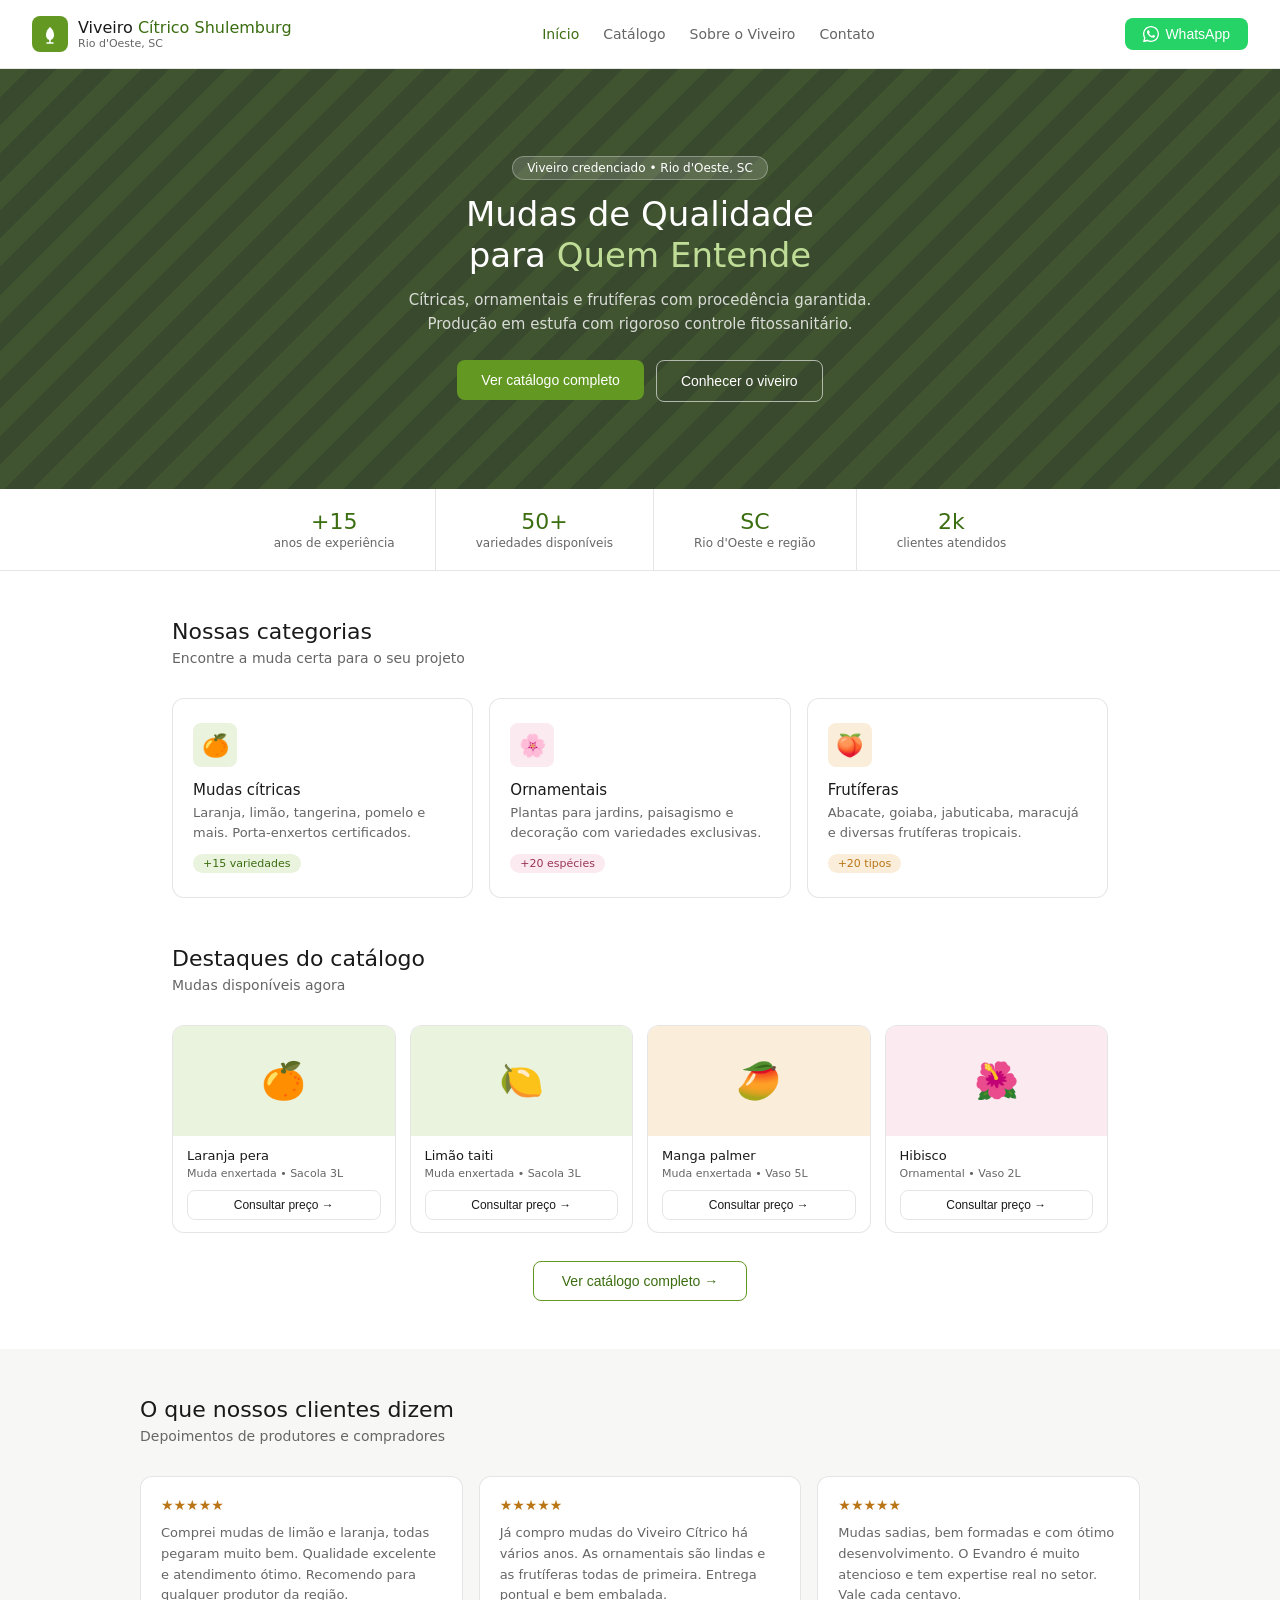
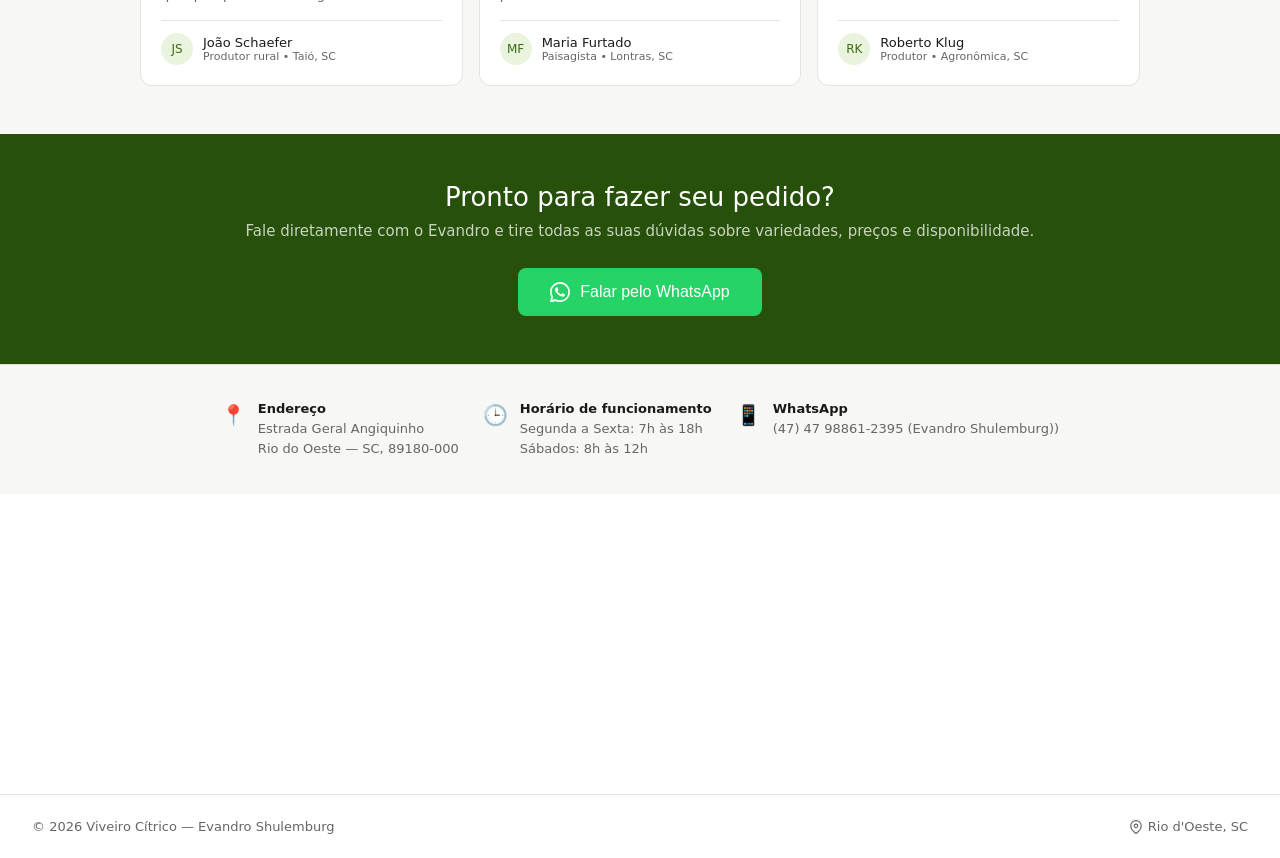
==== index.html @ db536ab5 "Add files via upload" ====
<!DOCTYPE html>
<html lang="pt-BR">
<head>
  <meta charset="UTF-8" />
  <meta name="viewport" content="width=device-width, initial-scale=1.0" />
  <title>Viveiro Cítrico Shulemburg</title>
  <meta name="description" content="Mudas cítricas, ornamentais e frutíferas de qualidade. Viveiro Cítrico, Rio d'Oeste - SC. Fale conosco pelo WhatsApp." />
  <link rel="stylesheet" href="style.css" />
</head>
<body>

  <!-- NAVBAR -->
  <nav class="nav">
    <a href="index.html" class="logo" style="text-decoration:none;">
      <div class="logo-icon">
        <svg viewBox="0 0 20 20" fill="none" xmlns="http://www.w3.org/2000/svg">
          <path d="M10 3C10 3 6 6 6 11C6 13.8 7.8 16 10 16C12.2 16 14 13.8 14 11C14 6 10 3 10 3Z" fill="white"/>
          <path d="M10 16V19M7 19H13" stroke="white" stroke-width="1.5" stroke-linecap="round"/>
        </svg>
      </div>
      <div>
        <div class="logo-name">Viveiro <span>Cítrico Shulemburg</span></div>
        <div class="logo-sub">Rio d'Oeste, SC</div>
      </div>
    </a>
    <div class="nav-links">
      <a href="index.html" class="active">Início</a>
      <a href="catalogo.html">Catálogo</a>
      <a href="viveiro.html">Sobre o Viveiro</a>
      <a href="index.html#contato">Contato</a>
    </div>
    <button class="wpp-btn">
      <svg width="16" height="16" viewBox="0 0 24 24" fill="currentColor">
        <path d="M17.472 14.382c-.297-.149-1.758-.867-2.03-.967-.273-.099-.471-.148-.67.15-.197.297-.767.966-.94 1.164-.173.199-.347.223-.644.075-.297-.15-1.255-.463-2.39-1.475-.883-.788-1.48-1.761-1.653-2.059-.173-.297-.018-.458.13-.606.134-.133.298-.347.446-.52.149-.174.198-.298.298-.497.099-.198.05-.371-.025-.52-.075-.149-.669-1.612-.916-2.207-.242-.579-.487-.5-.669-.51-.173-.008-.371-.01-.57-.01-.198 0-.52.074-.792.372-.272.297-1.04 1.016-1.04 2.479 0 1.462 1.065 2.875 1.213 3.074.149.198 2.096 3.2 5.077 4.487.709.306 1.262.489 1.694.625.712.227 1.36.195 1.871.118.571-.085 1.758-.719 2.006-1.413.248-.694.248-1.289.173-1.413-.074-.124-.272-.198-.57-.347z"/>
        <path d="M12 0C5.373 0 0 5.373 0 12c0 2.123.554 4.118 1.522 5.847L.057 23.853a.5.5 0 0 0 .609.608l6.007-1.464A11.939 11.939 0 0 0 12 24c6.627 0 12-5.373 12-12S18.627 0 12 0zm0 22a9.952 9.952 0 0 1-5.093-1.396l-.363-.215-3.769.918.936-3.669-.236-.378A9.952 9.952 0 0 1 2 12C2 6.477 6.477 2 12 2s10 4.477 10 10-4.477 10-10 10z"/>
      </svg>
      WhatsApp
    </button>
  </nav>

  <!-- HERO -->
  <section class="hero" id="hero">
    <div class="hero-bg"></div>
    <div class="hero-overlay"></div>
    <div class="hero-content">
      <div class="hero-badge">Viveiro credenciado &bull; Rio d'Oeste, SC</div>
      <h1>Mudas de Qualidade<br>para <span>Quem Entende</span></h1>
      <p>Cítricas, ornamentais e frutíferas com procedência garantida. Produção em estufa com rigoroso controle fitossanitário.</p>
      <div class="hero-actions">
        <a href="catalogo.html"><button class="btn-primary">Ver catálogo completo</button></a>
        <a href="viveiro.html"><button class="btn-outline">Conhecer o viveiro</button></a>
      </div>
    </div>
  </section>

  <!-- STATS BAR -->
  <div class="stats-bar">
    <div class="stat-item">
      <div class="stat-num">+15</div>
      <div class="stat-label">anos de experiência</div>
    </div>
    <div class="stat-item">
      <div class="stat-num">50+</div>
      <div class="stat-label">variedades disponíveis</div>
    </div>
    <div class="stat-item">
      <div class="stat-num">SC</div>
      <div class="stat-label">Rio d'Oeste e região</div>
    </div>
    <div class="stat-item">
      <div class="stat-num">2k</div>
      <div class="stat-label">clientes atendidos</div>
    </div>
  </div>

  <!-- CATEGORIAS -->
  <section class="section" id="catalogo">
    <div class="section-title">Nossas categorias</div>
    <div class="section-sub">Encontre a muda certa para o seu projeto</div>
    <div class="cat-grid">
      <a href="catalogo.html?cat=citrico" class="cat-card">
        <div class="cat-icon citrico">🍊</div>
        <div class="cat-name">Mudas cítricas</div>
        <div class="cat-desc">Laranja, limão, tangerina, pomelo e mais. Porta-enxertos certificados.</div>
        <span class="cat-tag tag-green">+15 variedades</span>
      </a>
      <a href="catalogo.html?cat=ornamental" class="cat-card">
        <div class="cat-icon ornamental">🌸</div>
        <div class="cat-name">Ornamentais</div>
        <div class="cat-desc">Plantas para jardins, paisagismo e decoração com variedades exclusivas.</div>
        <span class="cat-tag tag-pink">+20 espécies</span>
      </a>
      <a href="catalogo.html?cat=frutifera" class="cat-card">
        <div class="cat-icon frutifera">🍑</div>
        <div class="cat-name">Frutíferas</div>
        <div class="cat-desc">Abacate, goiaba, jabuticaba, maracujá e diversas frutíferas tropicais.</div>
        <span class="cat-tag tag-amber">+20 tipos</span>
      </a>
    </div>
  </section>

  <!-- PRODUTOS EM DESTAQUE -->
  <section class="section" style="padding-top: 0;">
    <div class="section-title">Destaques do catálogo</div>
    <div class="section-sub">Mudas disponíveis agora</div>
    <div class="products-grid">
      <div class="prod-card">
        <div class="prod-img" style="background: #EAF3DE;">🍊</div>
        <div class="prod-body">
          <div class="prod-name">Laranja pera</div>
          <div class="prod-detail">Muda enxertada &bull; Sacola 3L</div>
          <button class="prod-cta">Consultar preço →</button>
        </div>
      </div>
      <div class="prod-card">
        <div class="prod-img" style="background: #EAF3DE;">🍋</div>
        <div class="prod-body">
          <div class="prod-name">Limão taiti</div>
          <div class="prod-detail">Muda enxertada &bull; Sacola 3L</div>
          <button class="prod-cta">Consultar preço →</button>
        </div>
      </div>
      <div class="prod-card">
        <div class="prod-img" style="background: #FAEEDA;">🥭</div>
        <div class="prod-body">
          <div class="prod-name">Manga palmer</div>
          <div class="prod-detail">Muda enxertada &bull; Vaso 5L</div>
          <button class="prod-cta">Consultar preço →</button>
        </div>
      </div>
      <div class="prod-card">
        <div class="prod-img" style="background: #FBEAF0;">🌺</div>
        <div class="prod-body">
          <div class="prod-name">Hibisco</div>
          <div class="prod-detail">Ornamental &bull; Vaso 2L</div>
          <button class="prod-cta">Consultar preço →</button>
        </div>
      </div>
    </div>
    <div style="text-align:center; margin-top: 28px;">
      <a href="catalogo.html"><button class="btn-catalogo-link">Ver catálogo completo →</button></a>
    </div>
  </section>

  <!-- DEPOIMENTOS -->
  <div class="testimonials" id="sobre">
    <div class="test-inner">
      <div class="section-title">O que nossos clientes dizem</div>
      <div class="section-sub">Depoimentos de produtores e compradores</div>
      <div class="test-grid">
        <div class="test-card">
          <div class="test-stars">★★★★★</div>
          <div class="test-text">Comprei mudas de limão e laranja, todas pegaram muito bem. Qualidade excelente e atendimento ótimo. Recomendo para qualquer produtor da região.</div>
          <div class="test-author">
            <div class="test-avatar">JS</div>
            <div>
              <div class="test-info-name">João Schaefer</div>
              <div class="test-info-loc">Produtor rural &bull; Taió, SC</div>
            </div>
          </div>
        </div>
        <div class="test-card">
          <div class="test-stars">★★★★★</div>
          <div class="test-text">Já compro mudas do Viveiro Cítrico há vários anos. As ornamentais são lindas e as frutíferas todas de primeira. Entrega pontual e bem embalada.</div>
          <div class="test-author">
            <div class="test-avatar">MF</div>
            <div>
              <div class="test-info-name">Maria Furtado</div>
              <div class="test-info-loc">Paisagista &bull; Lontras, SC</div>
            </div>
          </div>
        </div>
        <div class="test-card">
          <div class="test-stars">★★★★★</div>
          <div class="test-text">Mudas sadias, bem formadas e com ótimo desenvolvimento. O Evandro é muito atencioso e tem expertise real no setor. Vale cada centavo.</div>
          <div class="test-author">
            <div class="test-avatar">RK</div>
            <div>
              <div class="test-info-name">Roberto Klug</div>
              <div class="test-info-loc">Produtor &bull; Agronômica, SC</div>
            </div>
          </div>
        </div>
      </div>
    </div>
  </div>

  <!-- CTA FINAL -->
  <div class="cta-section" id="contato">
    <h2>Pronto para fazer seu pedido?</h2>
    <p>Fale diretamente com o Evandro e tire todas as suas dúvidas sobre variedades, preços e disponibilidade.</p>
    <button class="wpp-big">
      <svg width="20" height="20" viewBox="0 0 24 24" fill="currentColor">
        <path d="M17.472 14.382c-.297-.149-1.758-.867-2.03-.967-.273-.099-.471-.148-.67.15-.197.297-.767.966-.94 1.164-.173.199-.347.223-.644.075-.297-.15-1.255-.463-2.39-1.475-.883-.788-1.48-1.761-1.653-2.059-.173-.297-.018-.458.13-.606.134-.133.298-.347.446-.52.149-.174.198-.298.298-.497.099-.198.05-.371-.025-.52-.075-.149-.669-1.612-.916-2.207-.242-.579-.487-.5-.669-.51-.173-.008-.371-.01-.57-.01-.198 0-.52.074-.792.372-.272.297-1.04 1.016-1.04 2.479 0 1.462 1.065 2.875 1.213 3.074.149.198 2.096 3.2 5.077 4.487.709.306 1.262.489 1.694.625.712.227 1.36.195 1.871.118.571-.085 1.758-.719 2.006-1.413.248-.694.248-1.289.173-1.413-.074-.124-.272-.198-.57-.347z"/>
        <path d="M12 0C5.373 0 0 5.373 0 12c0 2.123.554 4.118 1.522 5.847L.057 23.853a.5.5 0 0 0 .609.608l6.007-1.464A11.939 11.939 0 0 0 12 24c6.627 0 12-5.373 12-12S18.627 0 12 0zm0 22a9.952 9.952 0 0 1-5.093-1.396l-.363-.215-3.769.918.936-3.669-.236-.378A9.952 9.952 0 0 1 2 12C2 6.477 6.477 2 12 2s10 4.477 10 10-4.477 10-10 10z"/>
      </svg>
      Falar pelo WhatsApp
    </button>
  </div>

  <div class="contato__info">
    <div class="info-card">
      <span class="info-card__icon">📍</span>
      <div>
        <strong>Endereço</strong>
        <p>Estrada Geral Angiquinho <br/>Rio do Oeste — SC, 89180-000</p>
      </div>
    </div>
    <div class="info-card">
      <span class="info-card__icon">🕒</span>
      <div>
        <strong>Horário de funcionamento</strong>
        <p>Segunda a Sexta: 7h às 18h<br/>Sábados: 8h às 12h</p>
      </div>
    </div>
    <div class="info-card">
      <span class="info-card__icon">📱</span>
      <div>
        <strong>WhatsApp</strong>
        <p>(47) 47 98861-2395 (Evandro Shulemburg))</p>
      </div>
    </div>
  </div>

  <div class="contato__mapa">
    <iframe
      src="https://www.google.com/maps/embed?pb=!1m18!1m12!1m3!1d1990.8192331398943!2d-49.809906604715586!3d-27.24312311084291!2m3!1f0!2f0!3f0!3m2!1i1024!2i768!4f13.1!3m3!1m2!1s0x94dfc5afbedc324d%3A0xac5525f07040292c!2sViveiro%20C%C3%ADtrico%20Schulenburg!5e0!3m2!1spt-BR!2sbr!4v1774977463880!5m2!1spt-BR!2sbr"
      width="100%" height="100%" style="border:0;" allowfullscreen="" loading="lazy"
      referrerpolicy="no-referrer-when-downgrade"
      title="Localização do Viveiro Cítrico Shulemburg"
    ></iframe>
  </div>

  <!-- FOOTER -->
  <footer class="footer">
    <div class="footer-copy">&copy; 2026 Viveiro Cítrico &mdash; Evandro Shulemburg</div>
    <div class="footer-loc">
      <svg width="14" height="14" viewBox="0 0 24 24" fill="none" stroke="currentColor" stroke-width="2">
        <path d="M21 10c0 7-9 13-9 13s-9-6-9-13a9 9 0 0 1 18 0z"/>
        <circle cx="12" cy="10" r="3"/>
      </svg>
      Rio d'Oeste, SC
    </div>
  </footer>

  <script src="script.js"></script>
</body>
</html>
---- style.css ----
* {
  box-sizing: border-box;
  margin: 0;
  padding: 0;
}

:root {
  --green-dark: #27500A;
  --green-mid: #3B6D11;
  --green-main: #639922;
  --green-light: #EAF3DE;
  --green-pale: #C0DD97;
  --amber-main: #BA7517;
  --amber-light: #FAEEDA;
  --pink-main: #993556;
  --pink-light: #FBEAF0;
  --white: #ffffff;
  --text-primary: #1a1a1a;
  --text-secondary: #666666;
  --text-muted: #999999;
  --border: rgba(0,0,0,0.1);
  --bg-secondary: #f7f7f5;
  --radius-md: 8px;
  --radius-lg: 12px;
}

body {
  font-family: 'Segoe UI', system-ui, sans-serif;
  color: var(--text-primary);
  background: var(--white);
}

/* ===== NAVBAR ===== */
.nav {
  display: flex;
  justify-content: space-between;
  align-items: center;
  padding: 16px 32px;
  border-bottom: 0.5px solid var(--border);
  background: var(--white);
  position: sticky;
  top: 0;
  z-index: 10;
}

.logo {
  display: flex;
  align-items: center;
  gap: 10px;
}

.logo-icon {
  width: 36px;
  height: 36px;
  background: var(--green-main);
  border-radius: var(--radius-md);
  display: flex;
  align-items: center;
  justify-content: center;
}

.logo-icon svg {
  width: 20px;
  height: 20px;
}

.logo-name {
  font-size: 16px;
  font-weight: 500;
  color: var(--text-primary);
}

.logo-name span {
  color: var(--green-mid);
}

.logo-sub {
  font-size: 11px;
  color: var(--text-secondary);
}

.nav-links {
  display: flex;
  gap: 24px;
}

.nav-links a {
  font-size: 14px;
  color: var(--text-secondary);
  text-decoration: none;
  cursor: pointer;
  transition: color 0.15s;
}

.nav-links a:hover {
  color: var(--text-primary);
}

.nav-links a.active {
  color: var(--green-mid);
  font-weight: 500;
}

.wpp-btn {
  background: #25D366;
  color: #fff;
  border: none;
  padding: 8px 18px;
  border-radius: var(--radius-md);
  font-size: 14px;
  font-weight: 500;
  cursor: pointer;
  display: flex;
  align-items: center;
  gap: 6px;
  transition: background 0.15s;
}

.wpp-btn:hover {
  background: #1ebe5a;
}

/* ===== HERO ===== */
.hero {
  position: relative;
  height: 420px;
  display: flex;
  align-items: center;
  justify-content: center;
  flex-direction: column;
  text-align: center;
  padding: 0 24px;
  overflow: hidden;
}

.hero-bg {
  position: absolute;
  inset: 0;
  background: repeating-linear-gradient(
    135deg,
    #3B6D11 0px,
    #3B6D11 20px,
    #27500A 20px,
    #27500A 40px
  );
  opacity: 0.7;
}

.hero-overlay {
  position: absolute;
  inset: 0;
  background: rgba(0, 0, 0, 0.45);
}

.hero-content {
  position: relative;
  z-index: 2;
}

.hero-badge {
  background: rgba(255, 255, 255, 0.15);
  color: #fff;
  font-size: 12px;
  padding: 4px 14px;
  border-radius: 20px;
  border: 0.5px solid rgba(255, 255, 255, 0.3);
  display: inline-block;
  margin-bottom: 14px;
}

.hero h1 {
  font-size: 34px;
  font-weight: 500;
  color: #fff;
  margin-bottom: 12px;
  line-height: 1.2;
}

.hero h1 span {
  color: var(--green-pale);
}

.hero p {
  font-size: 15px;
  color: rgba(255, 255, 255, 0.8);
  max-width: 520px;
  margin: 0 auto 24px;
  line-height: 1.6;
}

.hero-actions {
  display: flex;
  gap: 12px;
  justify-content: center;
  flex-wrap: wrap;
}

.btn-primary {
  background: var(--green-main);
  color: #fff;
  border: none;
  padding: 12px 24px;
  border-radius: var(--radius-md);
  font-size: 14px;
  font-weight: 500;
  cursor: pointer;
  transition: background 0.15s;
}

.btn-primary:hover {
  background: var(--green-mid);
}

.btn-outline {
  background: transparent;
  color: #fff;
  border: 1.5px solid rgba(255, 255, 255, 0.6);
  padding: 12px 24px;
  border-radius: var(--radius-md);
  font-size: 14px;
  cursor: pointer;
  transition: background 0.15s;
}

.btn-outline:hover {
  background: rgba(255, 255, 255, 0.1);
}

/* ===== STATS BAR ===== */
.stats-bar {
  display: flex;
  justify-content: center;
  background: var(--white);
  border-bottom: 0.5px solid var(--border);
}

.stat-item {
  padding: 20px 40px;
  text-align: center;
  border-right: 0.5px solid var(--border);
}

.stat-item:last-child {
  border-right: none;
}

.stat-num {
  font-size: 22px;
  font-weight: 500;
  color: var(--green-mid);
}

.stat-label {
  font-size: 12px;
  color: var(--text-secondary);
  margin-top: 2px;
}

/* ===== SECTIONS ===== */
.section {
  padding: 48px 32px;
  max-width: 1000px;
  margin: 0 auto;
}

.section-title {
  font-size: 22px;
  font-weight: 500;
  color: var(--text-primary);
  margin-bottom: 6px;
}

.section-sub {
  font-size: 14px;
  color: var(--text-secondary);
  margin-bottom: 32px;
}

/* ===== CATEGORIES ===== */
.cat-grid {
  display: grid;
  grid-template-columns: repeat(3, minmax(0, 1fr));
  gap: 16px;
}

a.cat-card {
  text-decoration: none;
  color: inherit;
  display: block;
}

.cat-card {
  background: var(--white);
  border: 0.5px solid var(--border);
  border-radius: var(--radius-lg);
  padding: 24px 20px;
  cursor: pointer;
  transition: border-color 0.15s;
}

.cat-card:hover {
  border-color: var(--green-main);
}

.cat-icon {
  width: 44px;
  height: 44px;
  border-radius: var(--radius-md);
  display: flex;
  align-items: center;
  justify-content: center;
  margin-bottom: 14px;
  font-size: 22px;
}

.cat-icon.citrico  { background: var(--green-light); }
.cat-icon.ornamental { background: var(--pink-light); }
.cat-icon.frutifera  { background: var(--amber-light); }

.cat-name {
  font-size: 15px;
  font-weight: 500;
  color: var(--text-primary);
  margin-bottom: 4px;
}

.cat-desc {
  font-size: 13px;
  color: var(--text-secondary);
  line-height: 1.5;
}

.cat-tag {
  display: inline-block;
  margin-top: 12px;
  font-size: 11px;
  font-weight: 500;
  padding: 3px 10px;
  border-radius: 20px;
}

.tag-green  { background: var(--green-light);  color: var(--green-mid); }
.tag-pink   { background: var(--pink-light);   color: var(--pink-main); }
.tag-amber  { background: var(--amber-light);  color: var(--amber-main); }

/* ===== PRODUCTS ===== */
.products-grid {
  display: grid;
  grid-template-columns: repeat(4, minmax(0, 1fr));
  gap: 14px;
}

.prod-card {
  background: var(--white);
  border: 0.5px solid var(--border);
  border-radius: var(--radius-lg);
  overflow: hidden;
  transition: border-color 0.15s;
}

.prod-card:hover {
  border-color: var(--green-main);
}

.prod-img {
  height: 110px;
  display: flex;
  align-items: center;
  justify-content: center;
  font-size: 36px;
}

.prod-body {
  padding: 12px 14px;
}

.prod-name {
  font-size: 13px;
  font-weight: 500;
  color: var(--text-primary);
  margin-bottom: 4px;
}

.prod-detail {
  font-size: 11px;
  color: var(--text-secondary);
}

.prod-cta {
  display: block;
  width: 100%;
  margin-top: 10px;
  background: transparent;
  border: 0.5px solid var(--border);
  border-radius: var(--radius-md);
  padding: 7px;
  font-size: 12px;
  cursor: pointer;
  color: var(--text-primary);
  transition: background 0.15s;
}

.prod-cta:hover {
  background: var(--bg-secondary);
}

/* ===== TESTIMONIALS ===== */
.testimonials {
  background: var(--bg-secondary);
  padding: 48px 32px;
}

.test-inner {
  max-width: 1000px;
  margin: 0 auto;
}

.test-grid {
  display: grid;
  grid-template-columns: repeat(3, minmax(0, 1fr));
  gap: 16px;
  margin-top: 32px;
}

.test-card {
  background: var(--white);
  border: 0.5px solid var(--border);
  border-radius: var(--radius-lg);
  padding: 20px;
}

.test-stars {
  color: var(--amber-main);
  font-size: 14px;
  margin-bottom: 10px;
}

.test-text {
  font-size: 13px;
  color: var(--text-secondary);
  line-height: 1.6;
  margin-bottom: 14px;
}

.test-author {
  display: flex;
  align-items: center;
  gap: 10px;
  border-top: 0.5px solid var(--border);
  padding-top: 12px;
}

.test-avatar {
  width: 32px;
  height: 32px;
  border-radius: 50%;
  background: var(--green-light);
  display: flex;
  align-items: center;
  justify-content: center;
  font-size: 12px;
  font-weight: 500;
  color: var(--green-mid);
  flex-shrink: 0;
}

.test-info-name {
  font-size: 13px;
  font-weight: 500;
  color: var(--text-primary);
}

.test-info-loc {
  font-size: 11px;
  color: var(--text-secondary);
}

/* ===== CTA SECTION ===== */
.cta-section {
  background: var(--green-dark);
  padding: 48px 32px;
  text-align: center;
}

.cta-section h2 {
  font-size: 26px;
  font-weight: 500;
  color: #fff;
  margin-bottom: 10px;
}

.cta-section p {
  font-size: 15px;
  color: rgba(255, 255, 255, 0.75);
  margin-bottom: 28px;
}

.wpp-big {
  background: #25D366;
  color: #fff;
  border: none;
  padding: 14px 32px;
  border-radius: var(--radius-md);
  font-size: 16px;
  font-weight: 500;
  cursor: pointer;
  display: inline-flex;
  align-items: center;
  gap: 10px;
  transition: background 0.15s;
}

.wpp-big:hover {
  background: #1ebe5a;
}

/* ===== FOOTER ===== */
.footer {
  padding: 24px 32px;
  border-top: 0.5px solid var(--border);
  display: flex;
  justify-content: space-between;
  align-items: center;
  flex-wrap: wrap;
  gap: 12px;
}

.footer-copy {
  font-size: 13px;
  color: var(--text-secondary);
}

.footer-loc {
  font-size: 13px;
  color: var(--text-secondary);
  display: flex;
  align-items: center;
  gap: 5px;
}

/* ===== CATALOG LINK BUTTON ===== */
.btn-catalogo-link {
  background: var(--white);
  color: var(--green-mid);
  border: 1.5px solid var(--green-main);
  padding: 11px 28px;
  border-radius: var(--radius-md);
  font-size: 14px;
  font-weight: 500;
  cursor: pointer;
  transition: background 0.15s;
}
.btn-catalogo-link:hover {
  background: var(--green-light);
}

/* ===== CONTACT INFO ===== */
.contato__info {
  display: flex;
  justify-content: center;
  gap: 24px;
  flex-wrap: wrap;
  padding: 36px 32px;
  background: var(--bg-secondary);
  border-top: 0.5px solid var(--border);
}
.info-card {
  display: flex;
  gap: 12px;
  align-items: flex-start;
}
.info-card__icon {
  font-size: 20px;
  margin-top: 2px;
}
.info-card strong {
  display: block;
  font-size: 13px;
  color: var(--text-primary);
  margin-bottom: 3px;
}
.info-card p {
  font-size: 13px;
  color: var(--text-secondary);
  line-height: 1.5;
}
.contato__mapa {
  height: 300px;
  width: 100%;
}
.contato__mapa iframe {
  width: 100%;
  height: 100%;
  border: 0;
}

/* ===== RESPONSIVE ===== */
@media (max-width: 768px) {
  .nav-links { display: none; }
  .cat-grid { grid-template-columns: 1fr; }
  .products-grid { grid-template-columns: repeat(2, minmax(0, 1fr)); }
  .test-grid { grid-template-columns: 1fr; }
  .stats-bar { flex-wrap: wrap; }
  .stat-item { border-right: none; border-bottom: 0.5px solid var(--border); }
  .hero h1 { font-size: 26px; }
}
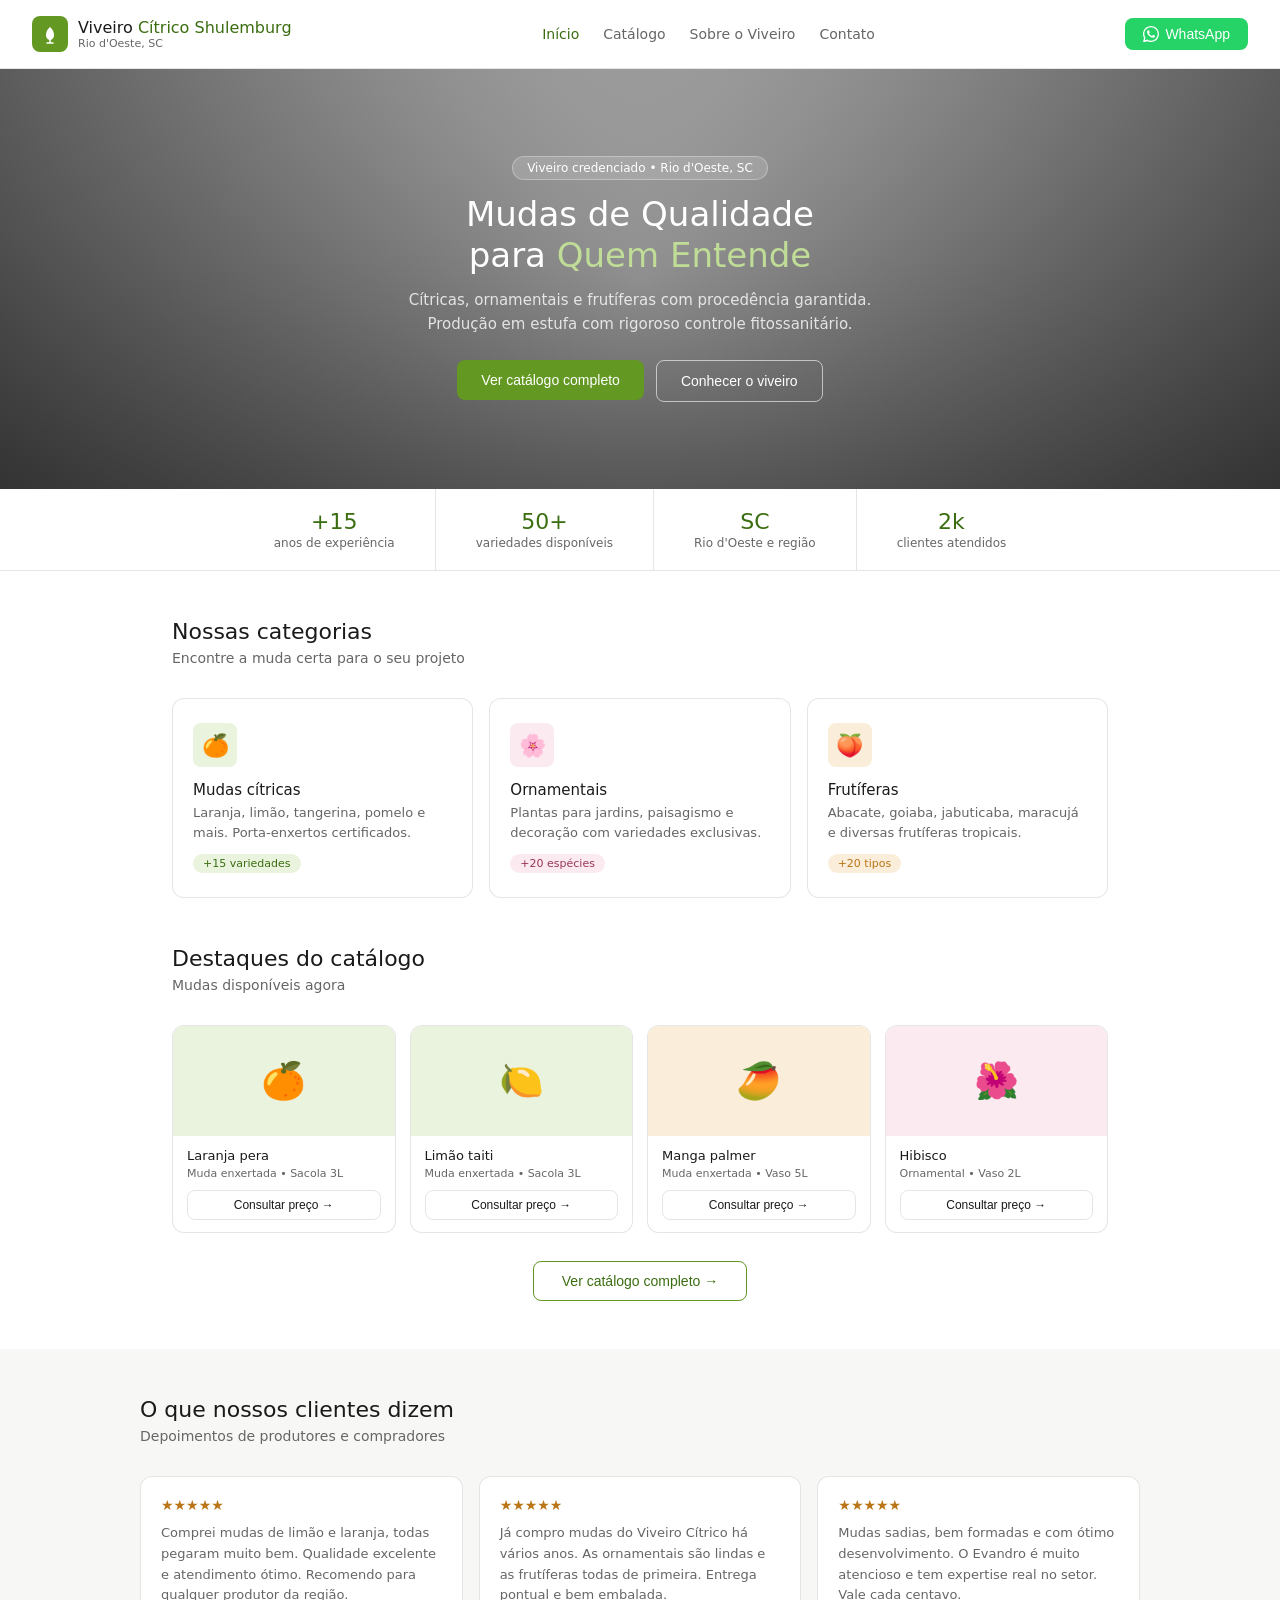
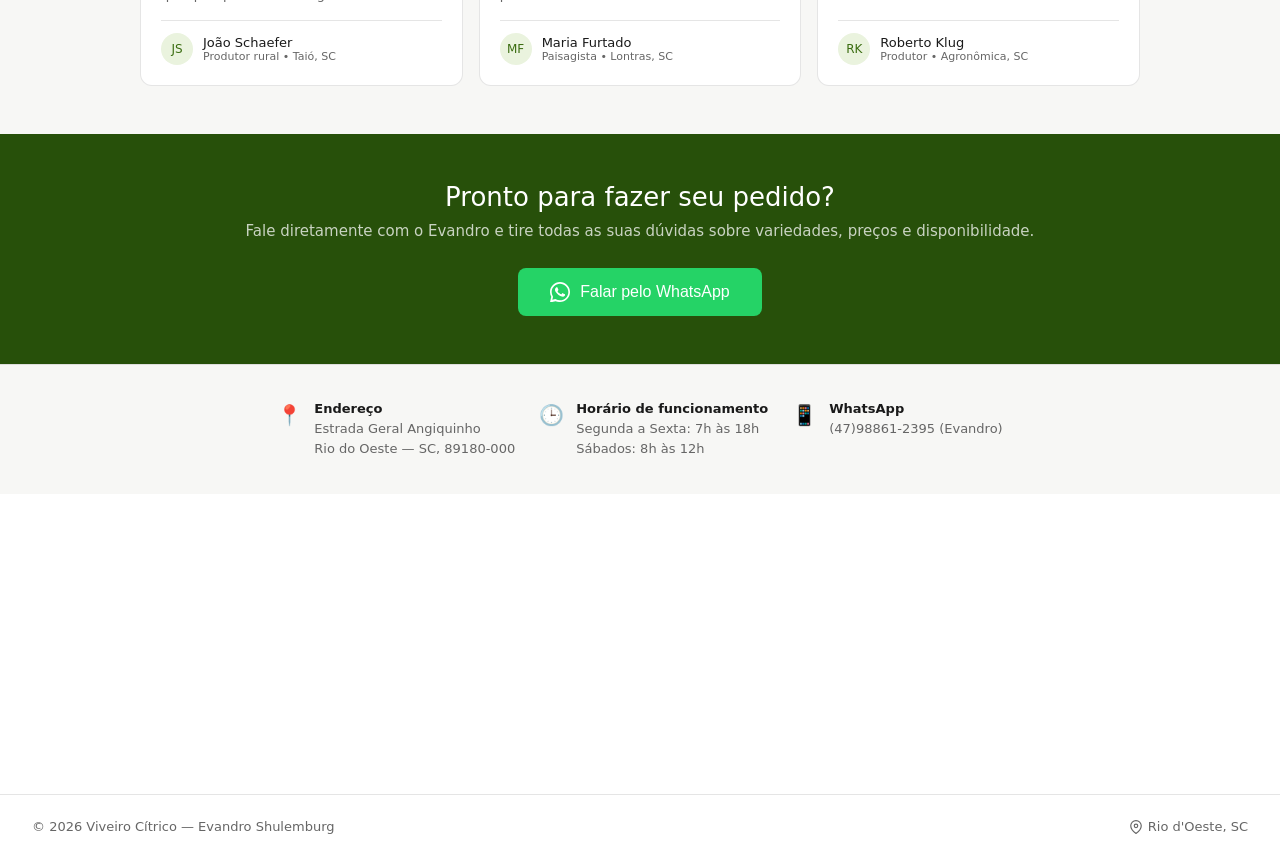
==== commit c450db56: "Add files via upload" ====
--- a/index.html
+++ b/index.html
@@ -6,6 +6,8 @@
   <title>Viveiro Cítrico Shulemburg</title>
   <meta name="description" content="Mudas cítricas, ornamentais e frutíferas de qualidade. Viveiro Cítrico, Rio d'Oeste - SC. Fale conosco pelo WhatsApp." />
   <link rel="stylesheet" href="style.css" />
+  <link rel="icon" href="favicon.svg" type="image/svg+xml">
+  <link rel="icon" href="favicon.svg" sizes="32x32">
 </head>
 <body>
 
@@ -217,7 +219,7 @@
       <span class="info-card__icon">📱</span>
       <div>
         <strong>WhatsApp</strong>
-        <p>(47) 47 98861-2395 (Evandro Shulemburg))</p>
+        <p>(47)98861-2395 (Evandro)</p>
       </div>
     </div>
   </div>
--- a/style.css
+++ b/style.css
@@ -136,21 +136,14 @@
 .hero-bg {
   position: absolute;
   inset: 0;
-  background: repeating-linear-gradient(
-    135deg,
-    #3B6D11 0px,
-    #3B6D11 20px,
-    #27500A 20px,
-    #27500A 40px
-  );
-  opacity: 0.7;
-}
-
-.hero-overlay {
-  position: absolute;
-  inset: 0;
-  background: rgba(0, 0, 0, 0.45);
-}
+  background:
+    radial-gradient(circle at center, rgba(0,0,0,0.2), rgba(0,0,0,0.6)),
+    linear-gradient(to bottom, rgba(0,0,0,0.1), rgba(0,0,0,0.5)),
+    url('img/hero.jpg');
+  background-size: cover;
+  background-position: center;
+}
+
 
 .hero-content {
   position: relative;
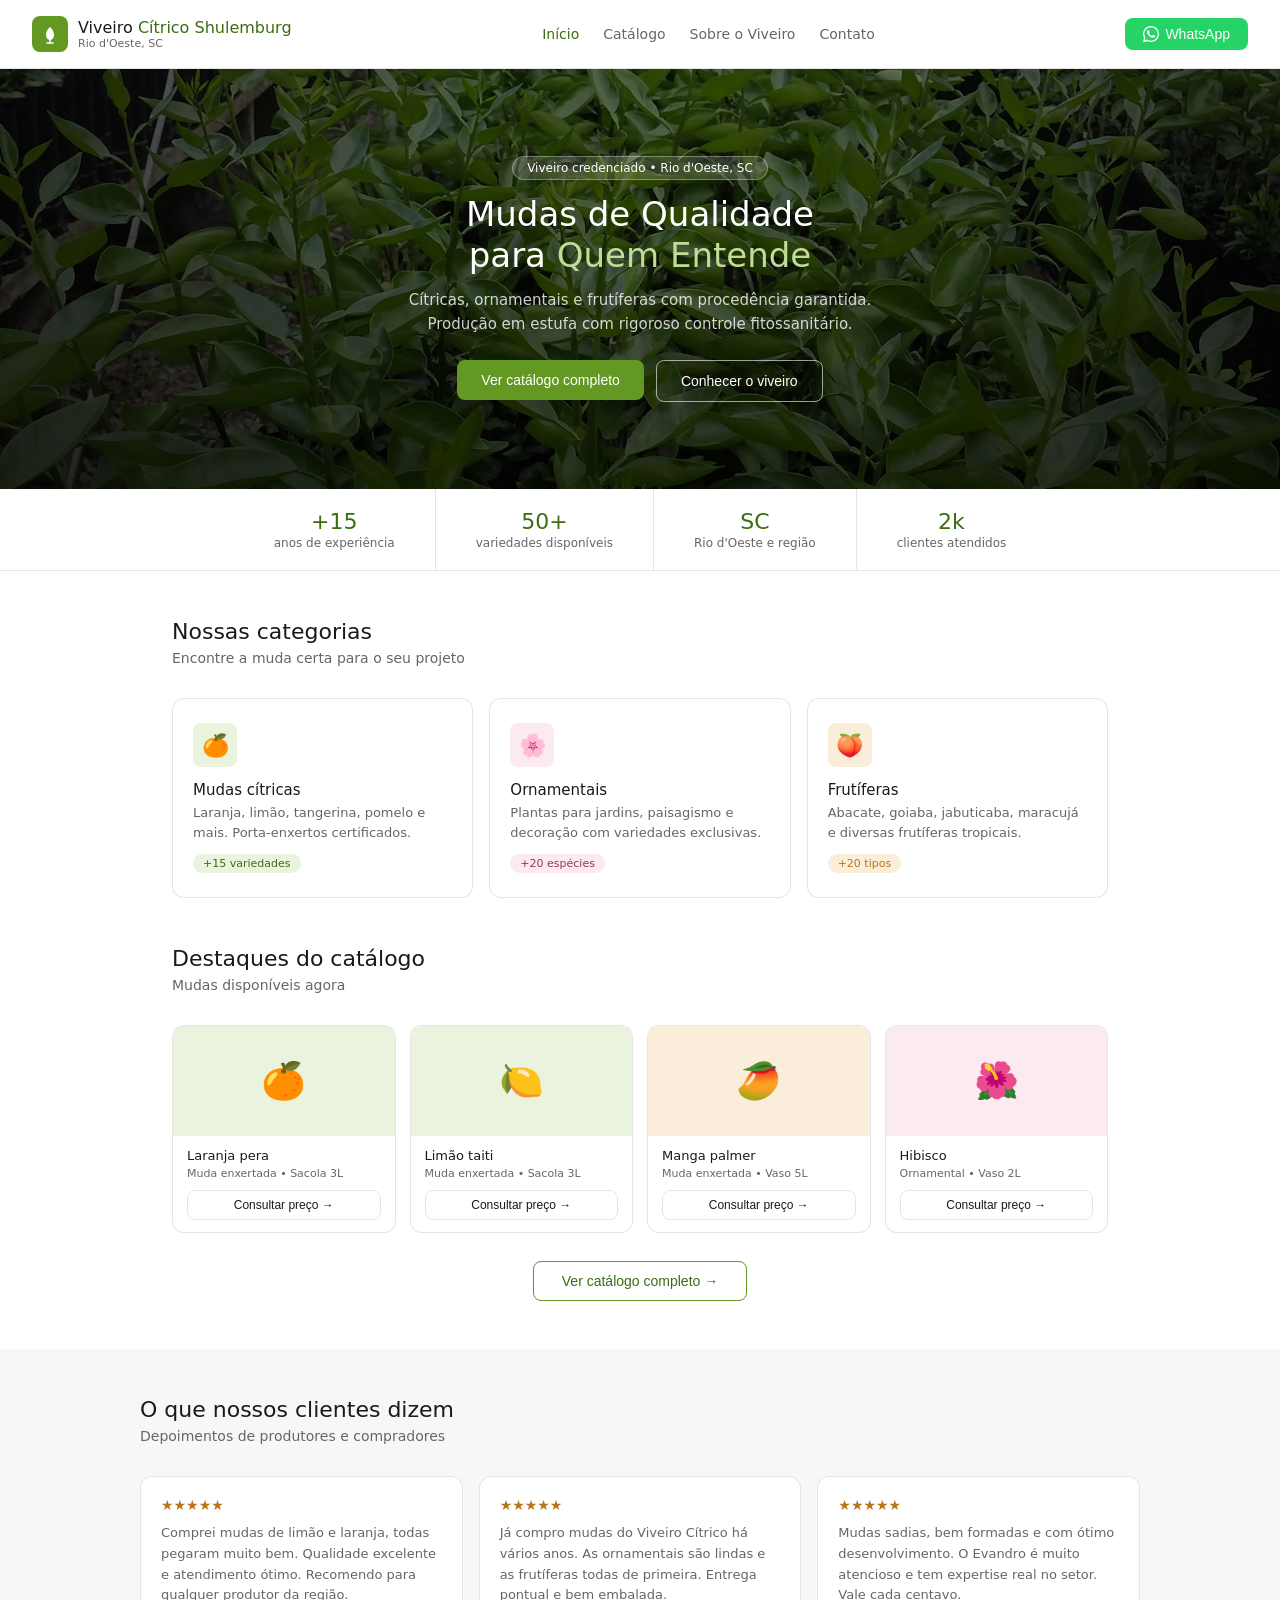
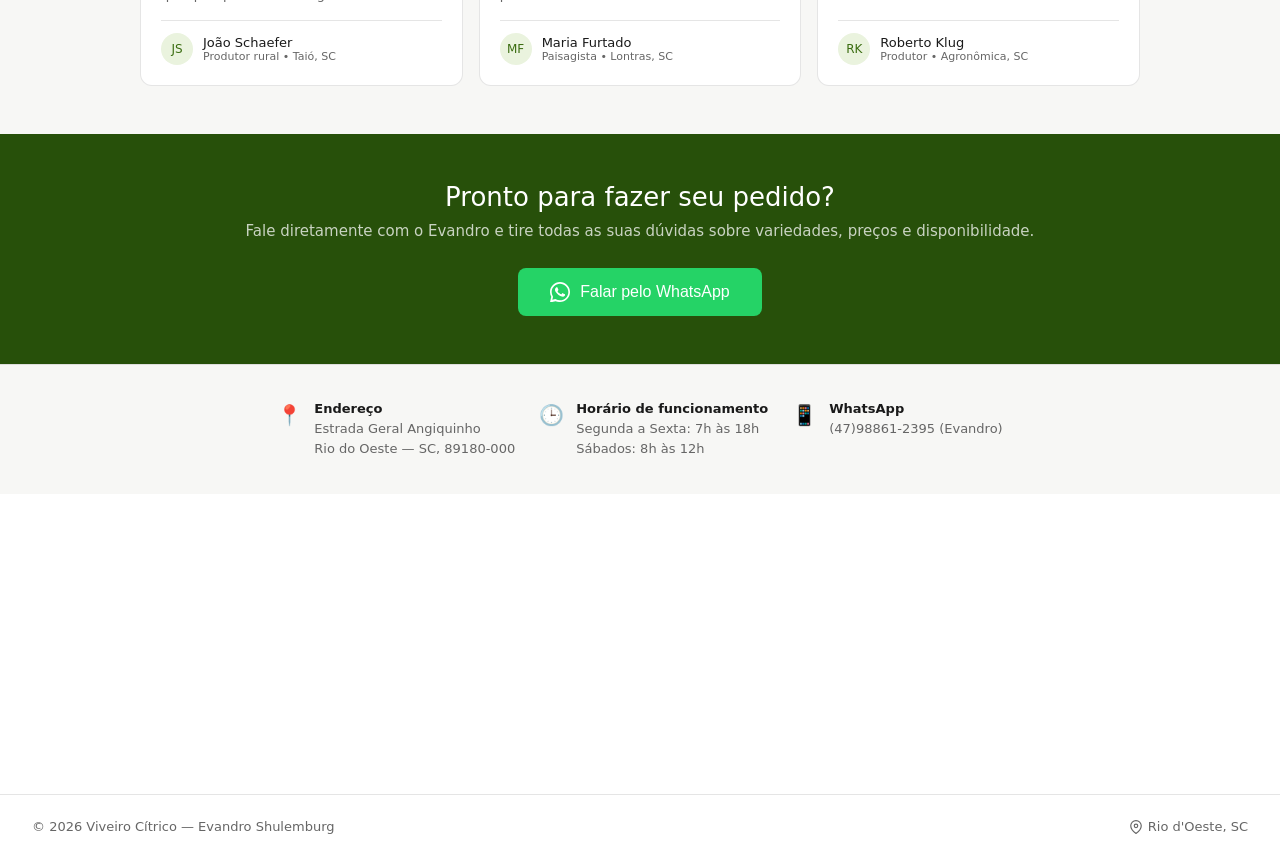
==== commit 8ffc7f23: "Add files via upload" ====
--- a/index.html
+++ b/index.html
@@ -38,7 +38,25 @@
       </svg>
       WhatsApp
     </button>
+    <button class="hamburger" id="hamburger" aria-label="Menu" aria-expanded="false">
+      <span></span><span></span><span></span>
+    </button>
   </nav>
+
+  <!-- MOBILE MENU -->
+  <div class="mobile-menu" id="mobileMenu">
+    <a href="index.html" class="active">Início</a>
+    <a href="catalogo.html">Catálogo</a>
+    <a href="viveiro.html">Sobre o Viveiro</a>
+    <a href="index.html#contato">Contato</a>
+    <a href="#" class="mobile-wpp wpp-btn">
+      <svg width="16" height="16" viewBox="0 0 24 24" fill="currentColor">
+        <path d="M17.472 14.382c-.297-.149-1.758-.867-2.03-.967-.273-.099-.471-.148-.67.15-.197.297-.767.966-.94 1.164-.173.199-.347.223-.644.075-.297-.15-1.255-.463-2.39-1.475-.883-.788-1.48-1.761-1.653-2.059-.173-.297-.018-.458.13-.606.134-.133.298-.347.446-.52.149-.174.198-.298.298-.497.099-.198.05-.371-.025-.52-.075-.149-.669-1.612-.916-2.207-.242-.579-.487-.5-.669-.51-.173-.008-.371-.01-.57-.01-.198 0-.52.074-.792.372-.272.297-1.04 1.016-1.04 2.479 0 1.462 1.065 2.875 1.213 3.074.149.198 2.096 3.2 5.077 4.487.709.306 1.262.489 1.694.625.712.227 1.36.195 1.871.118.571-.085 1.758-.719 2.006-1.413.248-.694.248-1.289.173-1.413-.074-.124-.272-.198-.57-.347z"/>
+        <path d="M12 0C5.373 0 0 5.373 0 12c0 2.123.554 4.118 1.522 5.847L.057 23.853a.5.5 0 0 0 .609.608l6.007-1.464A11.939 11.939 0 0 0 12 24c6.627 0 12-5.373 12-12S18.627 0 12 0zm0 22a9.952 9.952 0 0 1-5.093-1.396l-.363-.215-3.769.918.936-3.669-.236-.378A9.952 9.952 0 0 1 2 12C2 6.477 6.477 2 12 2s10 4.477 10 10-4.477 10-10 10z"/>
+      </svg>
+      WhatsApp
+    </a>
+  </div>
 
   <!-- HERO -->
   <section class="hero" id="hero">
--- a/style.css
+++ b/style.css
@@ -587,9 +587,105 @@
   border: 0;
 }
 
+/* ===== HAMBURGER MENU ===== */
+.hamburger {
+  display: none;
+  flex-direction: column;
+  justify-content: center;
+  gap: 5px;
+  background: none;
+  border: none;
+  cursor: pointer;
+  padding: 6px;
+  border-radius: var(--radius-md);
+  transition: background 0.15s;
+}
+.hamburger:hover {
+  background: var(--bg-secondary);
+}
+.hamburger span {
+  display: block;
+  width: 22px;
+  height: 2px;
+  background: var(--text-primary);
+  border-radius: 2px;
+  transition: transform 0.25s ease, opacity 0.25s ease;
+  transform-origin: center;
+}
+.hamburger.open span:nth-child(1) {
+  transform: translateY(7px) rotate(45deg);
+}
+.hamburger.open span:nth-child(2) {
+  opacity: 0;
+  transform: scaleX(0);
+}
+.hamburger.open span:nth-child(3) {
+  transform: translateY(-7px) rotate(-45deg);
+}
+
+/* Mobile drawer */
+.mobile-menu {
+  display: none;
+  flex-direction: column;
+  position: fixed;
+  top: 65px;
+  left: 0;
+  right: 0;
+  background: var(--white);
+  border-bottom: 0.5px solid var(--border);
+  box-shadow: 0 8px 24px rgba(0,0,0,0.08);
+  z-index: 9;
+  padding: 8px 0 16px;
+  animation: slideDown 0.2s ease;
+}
+.mobile-menu.open {
+  display: flex;
+}
+@keyframes slideDown {
+  from { opacity: 0; transform: translateY(-8px); }
+  to   { opacity: 1; transform: translateY(0); }
+}
+.mobile-menu a {
+  padding: 13px 28px;
+  font-size: 15px;
+  color: var(--text-secondary);
+  text-decoration: none;
+  transition: background 0.15s, color 0.15s;
+}
+.mobile-menu a:hover {
+  background: var(--bg-secondary);
+  color: var(--text-primary);
+}
+.mobile-menu a.active {
+  color: var(--green-mid);
+  font-weight: 500;
+}
+.mobile-menu .mobile-wpp {
+  margin: 8px 24px 0;
+  background: #25D366;
+  color: #fff;
+  border: none;
+  padding: 11px 18px;
+  border-radius: var(--radius-md);
+  font-size: 14px;
+  font-weight: 500;
+  cursor: pointer;
+  display: flex;
+  align-items: center;
+  justify-content: center;
+  gap: 7px;
+  transition: background 0.15s;
+  text-decoration: none;
+}
+.mobile-menu .mobile-wpp:hover {
+  background: #1ebe5a;
+}
+
 /* ===== RESPONSIVE ===== */
 @media (max-width: 768px) {
   .nav-links { display: none; }
+  .wpp-btn { display: none; }
+  .hamburger { display: flex; }
   .cat-grid { grid-template-columns: 1fr; }
   .products-grid { grid-template-columns: repeat(2, minmax(0, 1fr)); }
   .test-grid { grid-template-columns: 1fr; }
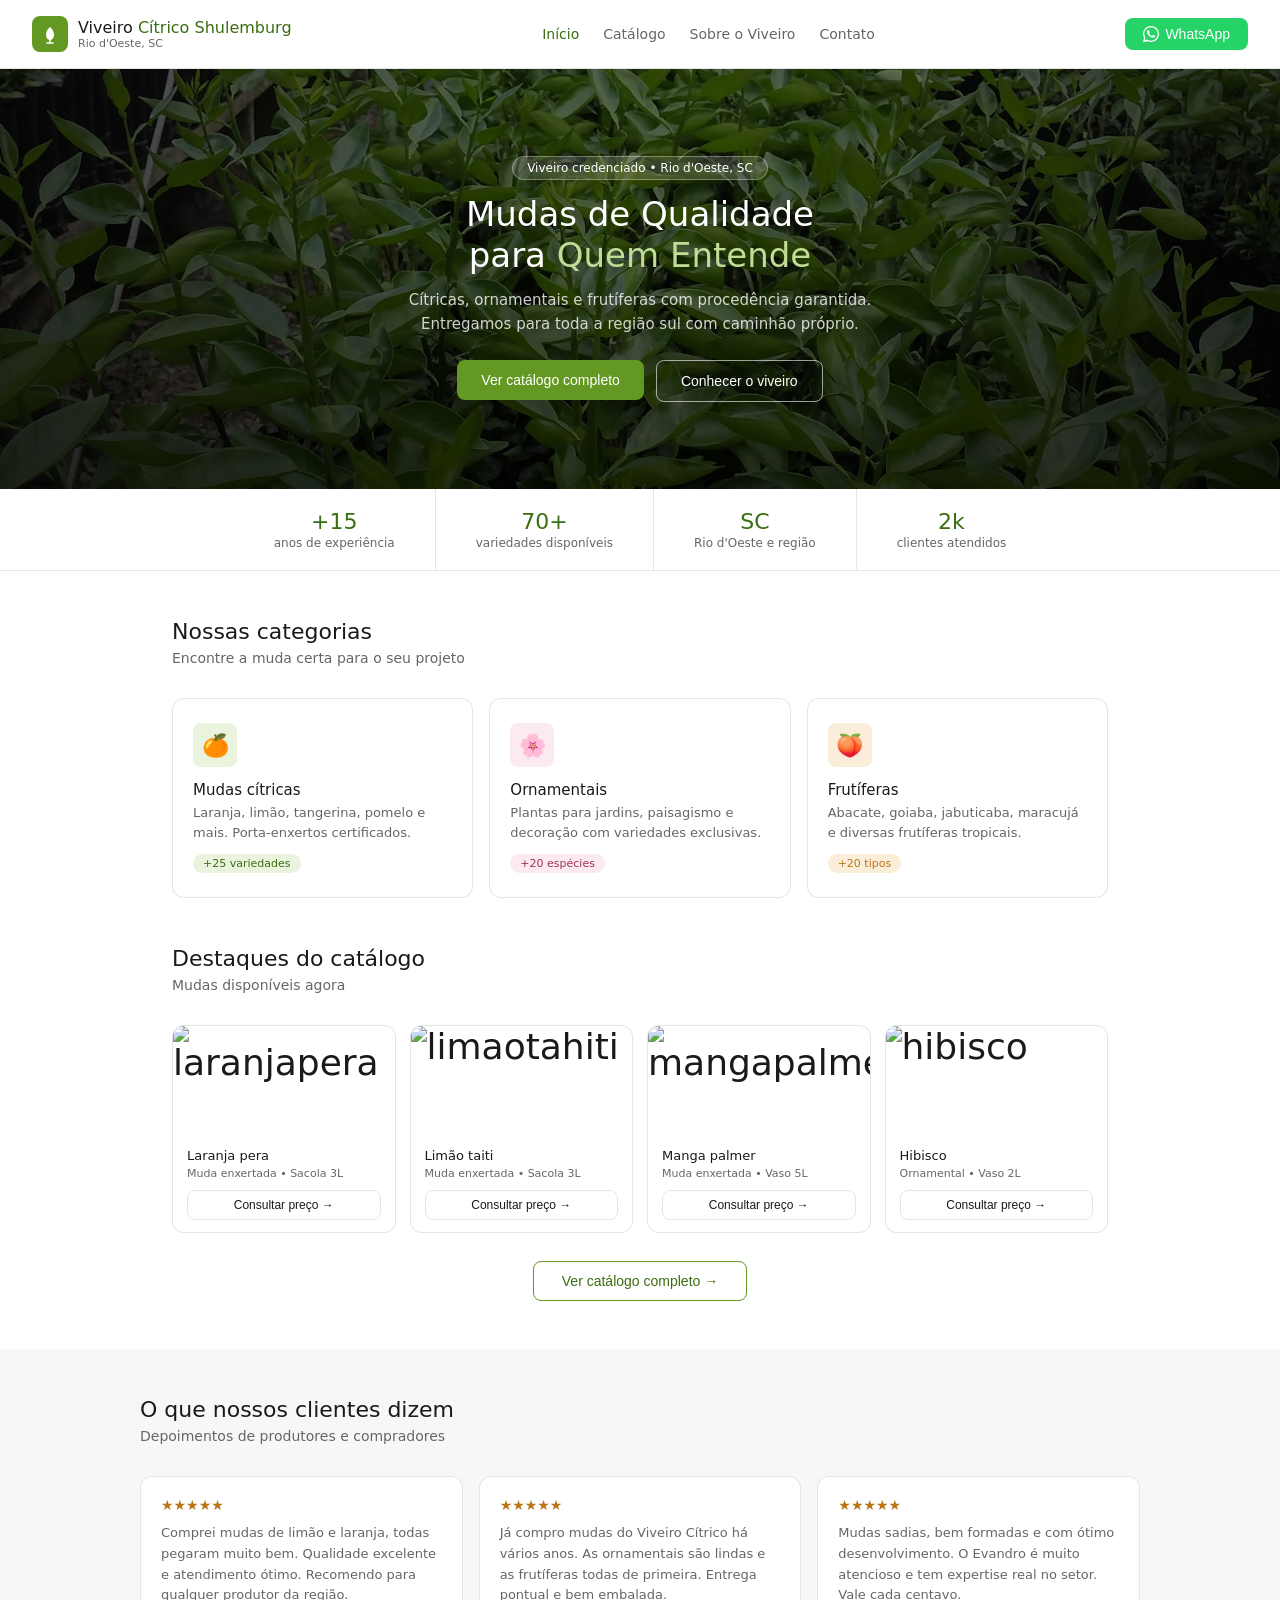
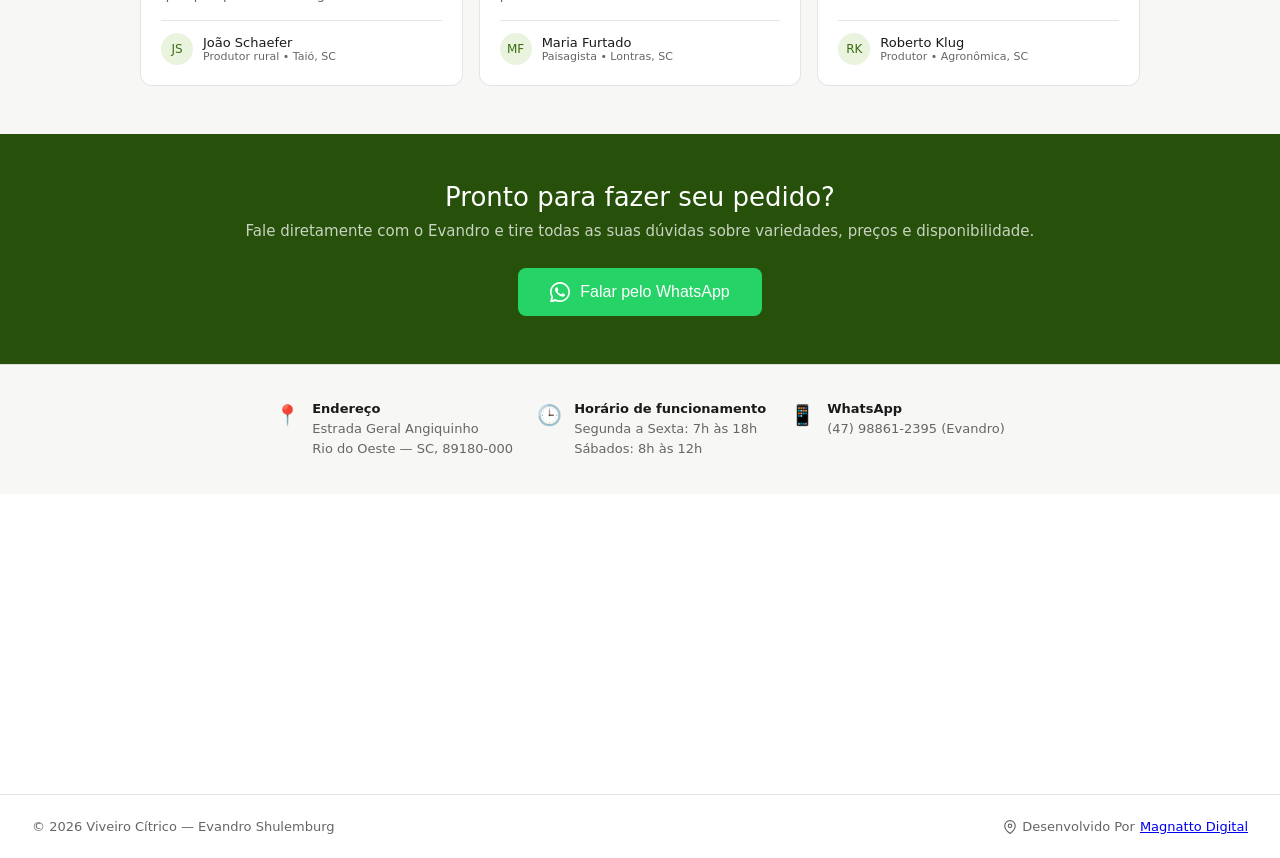
==== commit 861c9da2: "Add files via upload" ====
--- a/index.html
+++ b/index.html
@@ -65,7 +65,7 @@
     <div class="hero-content">
       <div class="hero-badge">Viveiro credenciado &bull; Rio d'Oeste, SC</div>
       <h1>Mudas de Qualidade<br>para <span>Quem Entende</span></h1>
-      <p>Cítricas, ornamentais e frutíferas com procedência garantida. Produção em estufa com rigoroso controle fitossanitário.</p>
+      <p>Cítricas, ornamentais e frutíferas com procedência garantida. Entregamos para toda a região sul com caminhão próprio.</p>
       <div class="hero-actions">
         <a href="catalogo.html"><button class="btn-primary">Ver catálogo completo</button></a>
         <a href="viveiro.html"><button class="btn-outline">Conhecer o viveiro</button></a>
@@ -80,7 +80,7 @@
       <div class="stat-label">anos de experiência</div>
     </div>
     <div class="stat-item">
-      <div class="stat-num">50+</div>
+      <div class="stat-num">70+</div>
       <div class="stat-label">variedades disponíveis</div>
     </div>
     <div class="stat-item">
@@ -102,7 +102,7 @@
         <div class="cat-icon citrico">🍊</div>
         <div class="cat-name">Mudas cítricas</div>
         <div class="cat-desc">Laranja, limão, tangerina, pomelo e mais. Porta-enxertos certificados.</div>
-        <span class="cat-tag tag-green">+15 variedades</span>
+        <span class="cat-tag tag-green">+25 variedades</span>
       </a>
       <a href="catalogo.html?cat=ornamental" class="cat-card">
         <div class="cat-icon ornamental">🌸</div>
@@ -125,7 +125,9 @@
     <div class="section-sub">Mudas disponíveis agora</div>
     <div class="products-grid">
       <div class="prod-card">
-        <div class="prod-img" style="background: #EAF3DE;">🍊</div>
+        <div class="prod-img">
+          <img src="img/laranjapera.webp" alt="laranjapera">
+        </div>
         <div class="prod-body">
           <div class="prod-name">Laranja pera</div>
           <div class="prod-detail">Muda enxertada &bull; Sacola 3L</div>
@@ -133,7 +135,9 @@
         </div>
       </div>
       <div class="prod-card">
-        <div class="prod-img" style="background: #EAF3DE;">🍋</div>
+        <div class="prod-img">
+          <img src="img/limaotahiti.jpg" alt="limaotahiti">
+        </div>
         <div class="prod-body">
           <div class="prod-name">Limão taiti</div>
           <div class="prod-detail">Muda enxertada &bull; Sacola 3L</div>
@@ -141,7 +145,9 @@
         </div>
       </div>
       <div class="prod-card">
-        <div class="prod-img" style="background: #FAEEDA;">🥭</div>
+        <div class="prod-img">
+          <img src="img/mangapalmer.jpeg" alt="mangapalmer">
+        </div>
         <div class="prod-body">
           <div class="prod-name">Manga palmer</div>
           <div class="prod-detail">Muda enxertada &bull; Vaso 5L</div>
@@ -149,7 +155,9 @@
         </div>
       </div>
       <div class="prod-card">
-        <div class="prod-img" style="background: #FBEAF0;">🌺</div>
+        <div class="prod-img">
+          <img src="img/hibisco.webp" alt="hibisco">
+        </div>
         <div class="prod-body">
           <div class="prod-name">Hibisco</div>
           <div class="prod-detail">Ornamental &bull; Vaso 2L</div>
@@ -237,7 +245,7 @@
       <span class="info-card__icon">📱</span>
       <div>
         <strong>WhatsApp</strong>
-        <p>(47)98861-2395 (Evandro)</p>
+        <p>(47) 98861-2395 (Evandro)</p>
       </div>
     </div>
   </div>
@@ -259,7 +267,7 @@
         <path d="M21 10c0 7-9 13-9 13s-9-6-9-13a9 9 0 0 1 18 0z"/>
         <circle cx="12" cy="10" r="3"/>
       </svg>
-      Rio d'Oeste, SC
+      Desenvolvido Por  <a href="https://wa.me/5547988739362" target="_blank">Magnatto Digital</a>
     </div>
   </footer>
 
--- a/style.css
+++ b/style.css
@@ -363,6 +363,12 @@
   font-size: 36px;
 }
 
+.prod-img img {
+  width: 100%;
+  height: 100%;
+  object-fit: contain;
+}
+
 .prod-body {
   padding: 12px 14px;
 }
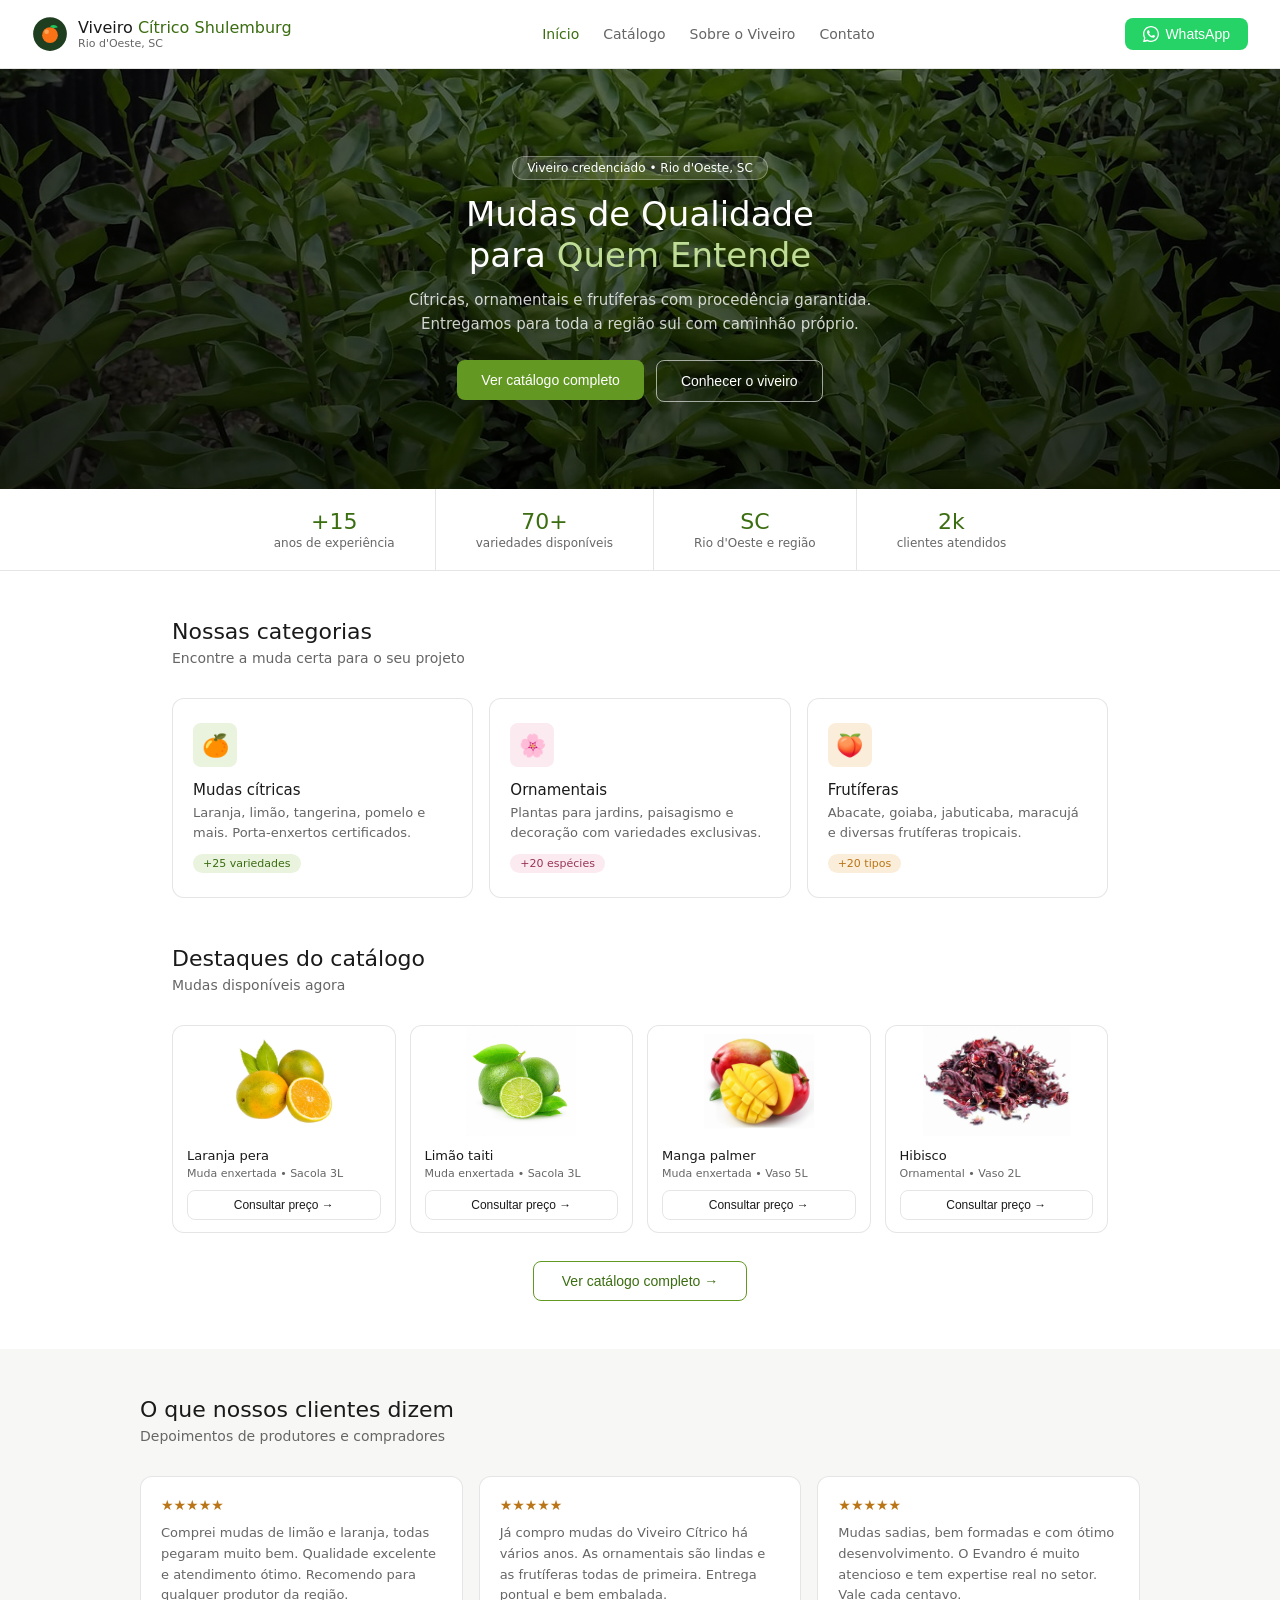
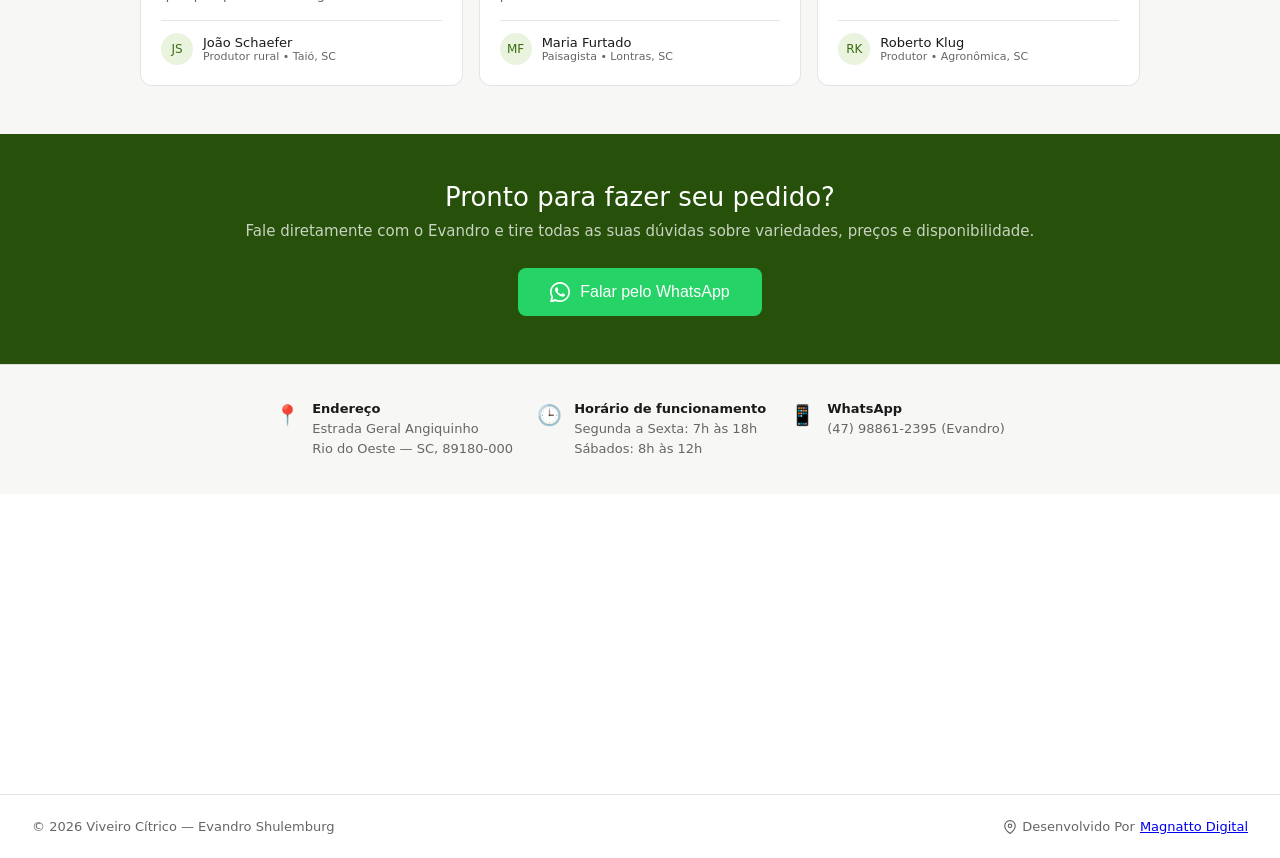
==== commit 137994bc: "Add files via upload" ====
--- a/index.html
+++ b/index.html
@@ -14,11 +14,8 @@
   <!-- NAVBAR -->
   <nav class="nav">
     <a href="index.html" class="logo" style="text-decoration:none;">
-      <div class="logo-icon">
-        <svg viewBox="0 0 20 20" fill="none" xmlns="http://www.w3.org/2000/svg">
-          <path d="M10 3C10 3 6 6 6 11C6 13.8 7.8 16 10 16C12.2 16 14 13.8 14 11C14 6 10 3 10 3Z" fill="white"/>
-          <path d="M10 16V19M7 19H13" stroke="white" stroke-width="1.5" stroke-linecap="round"/>
-        </svg>
+      <div class="logo-icon" style="background:transparent;">
+        <img src="favicon.svg" alt="favicon" style="width:36px; height:36px; object-fit:contain;">
       </div>
       <div>
         <div class="logo-name">Viveiro <span>Cítrico Shulemburg</span></div>
